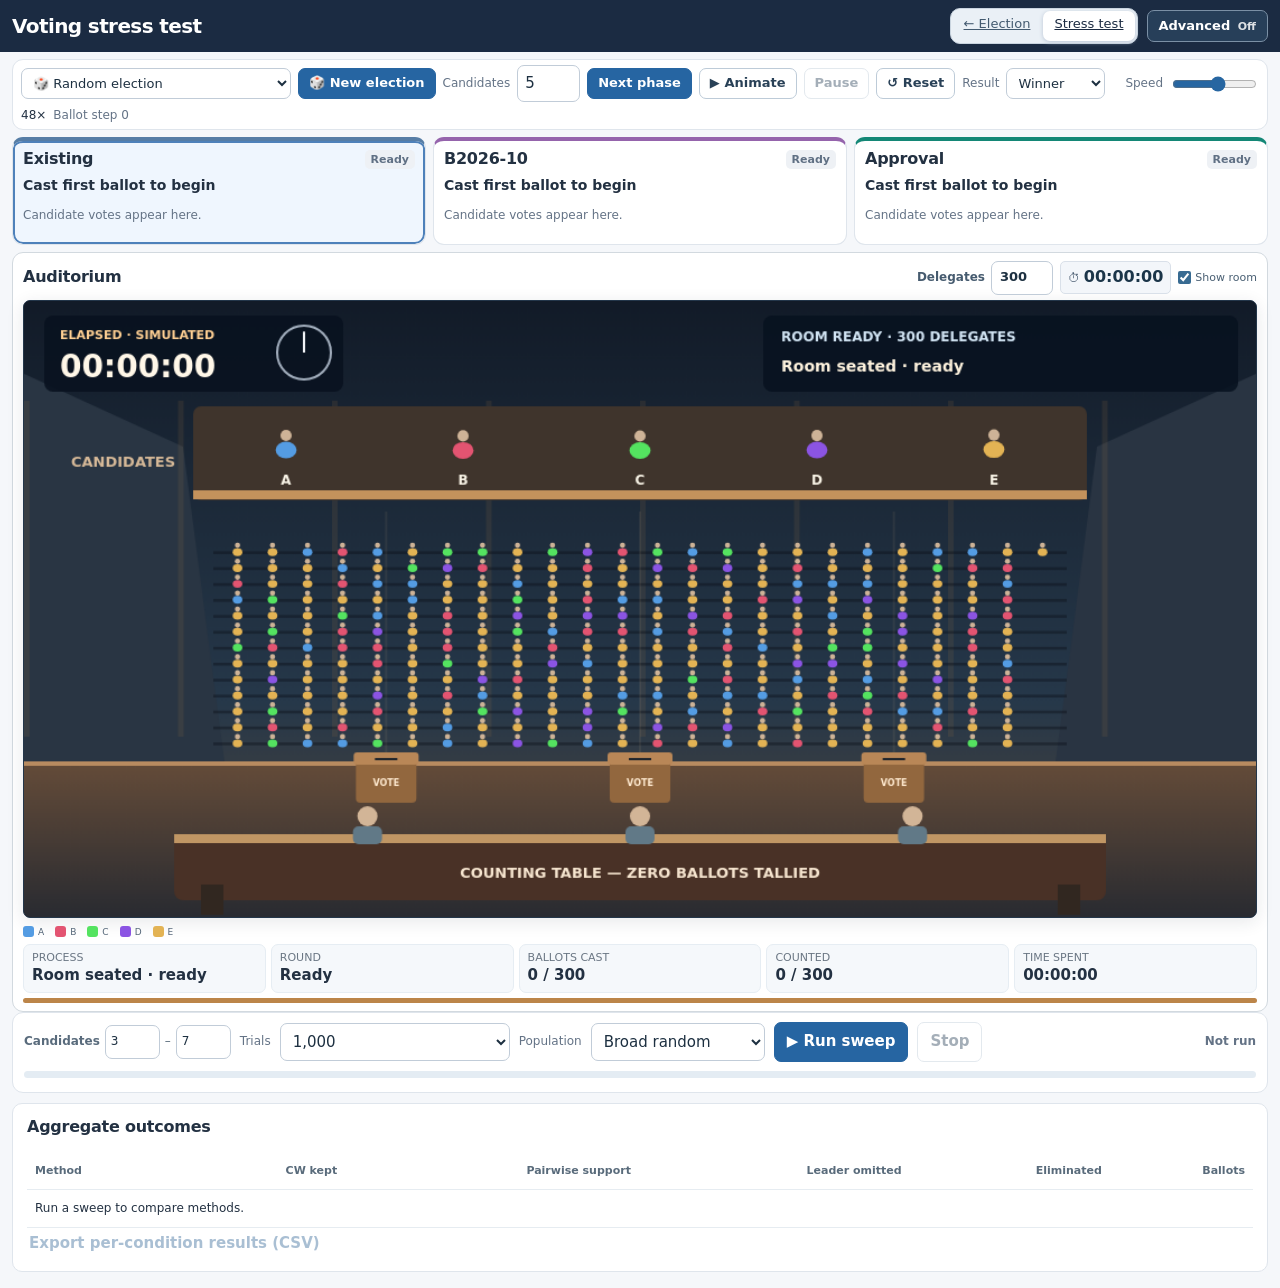
==== stress.html @ d1f9944e "Add independent stress-test page for separate browser tab" ====
<!doctype html><html lang="en"><head><meta charset="utf-8"><meta name="viewport" content="width=device-width,initial-scale=1"><title>Voting Stress Test · Convention Voting Lab</title>
<link rel="stylesheet" href="voting-app.css"></head>
<body class="stress-page"><div id="bootStatus" role="status">Loading simulator… If this stays visible, JavaScript was blocked or the companion file voting-app.js is missing.</div><noscript><p style="padding:16px;font:16px system-ui">JavaScript is required for this simulator.</p></noscript><header><div class="shell"><div class="mast"><h1>Voting stress test</h1><div class="tabs" role="tablist"><a id="tabLive" href="index.html" class="tab">← Election</a><a id="tabBatch" href="stress.html" class="tab active" aria-current="page">Stress test</a></div><button type="button" id="advancedToggle" class="advancedToggle" aria-pressed="false" aria-controls="singleView batchView" title="Show code, detailed findings, charts and research settings">Advanced <span id="advancedToggleMark">Off</span></button></div></div></header>
<div class="shell">
<main id="singleView" class="hide" data-mobile-pane="room">
 <section class="panel"><div class="control"><select id="preset" aria-label="Choose a random election or a reproducible example"></select><button type="button" id="newRandom" class="primary" title="Generate fresh preferences and approval support for every candidate">🎲 New election</button><label class="small muted" for="liveCandidates">Candidates</label><input type="number" id="liveCandidates" min="2" max="20" step="1" value="5" aria-label="Number of candidates in new random elections" style="width:63px;min-width:63px;padding:7px"><button id="step" class="primary">Step ballot</button><button id="play">▶ Play</button><button id="pause" disabled>Pause</button><button id="reset">↺ Reset</button><label class="small muted" for="outcomeTerm">Result</label><select id="outcomeTerm" class="outcomeTerm" aria-label="Result wording"><option value="winner" selected>Winner</option><option value="nominee">Nominee</option><option value="endorsed">Endorsed</option><option value="selected">Selected</option><option value="custom">Custom…</option></select><input id="customOutcomeTerm" class="hide" type="text" maxlength="60" aria-label="Custom winner designation" placeholder="e.g. President-elect" style="width:180px;max-width:100%"><span class="push"></span><label class="small muted" for="speed">Speed</label><input type="range" id="speed" min="1" max="10" value="4"><span class="small" id="speedValue">4×</span><span class="inline-status" id="stepLabel">Ready</span></div><p id="presetDesc" class="intro hide" aria-hidden="true"></p></section>
 <div class="methods"><section class="method before" id="cardBefore" role="button" tabindex="0" aria-label="Animate existing rules" aria-pressed="false"><div class="subhead"><h2>Existing</h2><span class="pill" id="statusBefore">Ready</span></div><div id="viewBefore"></div></section><section class="method after" id="cardAfter" role="button" tabindex="0" aria-label="Animate B2026-10" aria-pressed="false"><div class="subhead"><h2>B2026-10</h2><span class="pill" id="statusAfter">Ready</span></div><div id="viewAfter"></div></section><section class="method approval" id="cardApproval" role="button" tabindex="0" aria-label="Animate approval voting" aria-pressed="false"><div class="subhead"><h2>Approval</h2><span class="pill" id="statusApproval">Ready</span></div><div id="viewApproval"></div></section></div>
 <nav id="mobileViews" class="mobileViews" aria-label="Simulator display"><button type="button" data-pane="room" class="selected">Auditorium</button><button type="button" data-pane="results">Results</button><button type="button" data-pane="code">Code</button></nav>
 <section class="panel audPanel"><div class="audTop"><h2>Auditorium</h2><span class="push"></span><label class="audPopulation">Delegates <input id="audVoterCount" type="number" min="2" max="5000" step="1" value="300" aria-label="Number of delegates, 2 to 5000"></label><label class="small muted" for="audMethod">Animate</label><select id="audMethod"><option value="before">Existing</option><option value="after">B2026-10</option><option value="approval">Approval</option></select><span class="audTopClock">⏱ <strong id="audTopClock">00:00:00</strong></span><label class="audToggle"><input type="checkbox" id="audShowScene" checked> Show room</label><details class="audViewOptions"><summary>Colors</summary><label class="audToggle"><input id="audVoterColors" type="checkbox" checked> Voters</label><label class="audToggle"><input id="audBallotColors" type="checkbox" checked> Ballots</label></details></div>
 <div id="audVisual"><div class="audScene"><canvas id="audCanvas" role="img" aria-label="Auditorium with individually seated delegates, each walking to a ballot station and returning to the same seat; counting begins only after everyone votes. Digital and analog time counters reflect the simulated process."></canvas></div><div id="audCandidateLegend" class="audCandidateLegend"></div></div>
   <div id="audWinnerCard" class="audWinnerCard hide" role="status" aria-live="polite" aria-atomic="true"></div>
   <div id="audRoundResults" class="audRoundResults hide" aria-live="polite" aria-label="Completed ballot tallies"></div>
  <div class="audStats"><div class="audStat"><label>PROCESS</label><strong id="audPhase" class="audStage">Ready</strong></div><div class="audStat"><label>ROUND</label><strong id="audRound">Ready</strong></div><div class="audStat"><label>BALLOTS CAST</label><strong id="audCast">0 / 0</strong></div><div class="audStat"><label>COUNTED</label><strong id="audCount">0 / 0</strong></div><div class="audStat"><label>TIME SPENT</label><strong id="audElapsed">00:00:00</strong><span id="audClock" hidden></span><span id="audMethodName" hidden></span></div></div>
 <div class="audProgress"><span id="audPhaseProgress"></span></div><p class="audRule" id="audRule">No counting before everyone has voted.</p>
 <div class="timeRows" id="audComparison"></div><div class="audTimeDifference" id="audTimeDifference"></div>
 
 <details class="audFold"><summary>Timing assumptions (editable; not measured UCRP times)</summary>
 <div class="audTiming"><label>Ballot stations<input id="audStations" type="number" min="1" max="12" value="3"></label><label>Sec / ballot / station<input id="audSlot" type="number" min="1" max="120" value="6"></label><label>One-way walking (sec)<input id="audWalk" type="number" min="1" max="240" value="16"></label><label>Sealed transfer (sec)<input id="audTransfer" type="number" min="0" max="600" value="35"></label><label>Counters / tellers<input id="audTellers" type="number" min="1" max="20" value="3"></label><label>Ballots/min/teller<input id="audRate" type="number" min="1" max="200" value="30"></label><label>Count setup (sec)<input id="audSetup" type="number" min="0" max="240" value="18"></label><label>Announcement / exit (sec)<input id="audAnnounce" type="number" min="15" max="240" value="70"></label></div>

 </details>
 </section>
 <section id="codePanel" class="panel rulePanel" aria-label="Editable election decisions (shared counting and thresholds hidden)"><div class="ruleHead"><strong>Election decisions</strong><div class="ruleTabs" role="tablist" aria-label="Election method source"><button type="button" class="ruleTab active" data-rule="before">Existing</button><button type="button" class="ruleTab" data-rule="after">B2026-10</button><button type="button" class="ruleTab" data-rule="approval">Approval</button></div><span class="rulePhase" id="rulePhase">Ready</span><button type="button" id="editRule" class="ruleAction">Edit</button></div><div id="ruleCode" class="ruleCode" role="region" aria-label="Execution-highlighted election decision code"></div><div class="ruleEditor hide" id="ruleEditor"><textarea id="ruleText" spellcheck="false" aria-label="Editable JavaScript election method source"></textarea><div class="ruleActions"><button id="applyRule" class="primary" type="button">Apply code</button><button id="restoreRule" type="button">Restore default</button><button id="cancelRule" type="button">Cancel</button><span id="ruleError" role="alert"></span></div></div><div class="ruleFoot"><span id="ruleStatus">Reference implementation</span><span>Shared ballot handling &amp; nomination thresholds apply automatically. Edits affect this election only.</span></div></section>
 <section class="panel" id="findingsPanel"><div class="flagline"><h2 style="margin:0">Live findings <span id="findCount" class="small muted"></span></h2><span id="breadthNote" class="small muted"></span></div><div id="findings" aria-live="polite" style="margin-top:8px"><span class="small muted">Step to begin.</span></div>
  <details class="fold"><summary>Pairwise majorities &amp; Condorcet winner</summary><div id="pairs" style="margin-top:10px"></div></details>
  <details class="fold"><summary>Edit candidates, voters &amp; assumptions</summary><div class="fields"><div class="field"><label for="candidates">Candidates</label><textarea id="candidates" spellcheck="false"></textarea></div><div class="field"><label for="groups">Weighted delegate groups</label><textarea id="groups" spellcheck="false"></textarea></div></div><div class="compactsettings"><label>Existing cutoff <select id="currentMode"><option value="min">Smallest eligible group</option><option value="max">Largest eligible group</option></select></label><label>§ii vs §iii <select id="precedence"><option value="ii">New §ii first</option><option value="iii">Existing §iii first</option></select></label><label>Ties <select id="tieMode"><option value="stop">Stop (unresolved)</option><option value="input">Input order (illustrative)</option><option value="reverse">Reverse order (illustrative)</option></select></label><label>Approval <select id="approvalMode"><option value="endorse">Nonexclusive 60% qualifiers</option><option value="adapt">Hypothetical convention adapter</option></select></label><label>Fallback approvals <select id="approvalTopN"><option value="1">Top 1</option><option value="2" selected>Top 2</option><option value="3">Top 3</option><option value="4">Top 4</option></select></label><button id="applyCustom">Apply edits</button></div><div id="formError" role="alert"></div></details>
 </section>
</main>
<main id="batchView">
 <section class="panel"><div class="control"><span class="candidatePicker"><b>Candidates</b><input id="minCand" aria-label="Minimum candidates" type="number" value="3" min="2" max="12"> – <input id="maxCand" aria-label="Maximum candidates" type="number" value="7" min="2" max="12"></span><label class="small muted" for="trials">Trials</label><select id="trials"><option value="1000" selected>1,000</option><option value="10000">10,000</option><option value="100000">100,000</option><option value="1000000">1,000,000</option><option value="0">Continuous until stopped</option></select><label class="small muted" for="population">Population</label><select id="population" style="min-width:150px;max-width:230px;flex:0 1 auto"><option value="random">Broad random</option><option value="cases">Named conditions</option><option value="mixed">Both (mixed)</option></select><button id="runBatch" class="primary">▶ Run sweep</button><button id="stopBatch" disabled>Stop</button><span class="push"></span><span id="batchStatus" class="small muted">Not run</span></div><div class="progress"><i id="batchProgress"></i></div><p id="batchError" class="batchError hide" role="alert"></p></section>
 <details id="caseDetails" class="panel fold hide"><summary>Choose named conditions and their mix — <span id="conditionSummary">14 of 14 selected</span></summary>
 <div class="caseToolbar"><button type="button" id="chooseAll">Select all</button><button type="button" id="chooseNone">Select none</button><span class="dimNote">Set relative weights; 0 excludes a condition. Weights are normalized within the named-case share.</span></div>
 <div id="conditionList" class="caseChoices"></div>
 <div class="compactsettings" style="margin:10px 0"><label><input id="overlayNamed" type="checkbox" checked> Layer compatible pairwise cycles, round shifts, and approval changes onto named cases</label></div>
 <div class="compactsettings" style="margin:10px 0"><label>Vary delegate group sizes <input id="caseVariation" type="range" min="0" max="90" value="35"><span id="variationLabel">35%</span></label>
 <label id="caseShareLabel" class="hide">Share of named cases <input id="caseShare" type="range" min="0" max="100" value="50"><span id="shareLabel">50%</span></label></div>
 <p class="dimNote">For varying cases, the generator rejects any ballot that no longer satisfies the selected condition. Strict equalities (ties, exactly 60%, threshold equality, and blank approval) remain exact templates. Candidate counts are applied to named templates by retaining or appending candidates; appended candidates initially receive no first-choice votes. Unsatisfiable count/condition combinations are not sampled and will be disclosed. These are conditioned examples, not independent draws from the general voting population.</p>
 </details>
 <div class="kpis"><div class="kpi"><small>Simulated elections</small><strong id="kCount">0</strong><span>Same profiles for all methods</span></div><div class="kpi"><small>Condorcet winner exists</small><strong id="kCW">—</strong><span>Of generated electorates</span></div><div class="kpi"><small>Majority cycle detected</small><strong id="kCycle">—</strong><span>Pairwise majority graph</span></div><div class="kpi"><small>Non-static voting rules</small><strong id="kShift">—</strong><span>Round/context overrides generated</span></div><div class="kpi"><small>Approval leader omitted · existing</small><strong id="kBroad">—</strong><span>Exclusion from final nominees</span></div></div>
 <div class="batchGrid"><section class="chartbox"><div class="control"><h2 style="margin:0">Empirical frontiers</h2><span class="push"></span><label class="small muted" for="chartAxis">Horizontal axis</label><select id="chartAxis"><option value="omit">Approval leader excluded</option><option value="rounds">Average ballots</option></select><label class="small muted" for="chartMetric">Vertical</label><select id="chartMetric"><option value="cw">Condorcet winner retained</option><option value="favor">Mean head-to-head support</option></select></div><p class="sectioncopy">Dots: scenario families. Lines: empirical nondominated frontier per method. Condorcet retention excludes electorates without a Condorcet winner.</p><canvas id="frontier" role="img" aria-label="Empirical scenario frontiers: Condorcet retention versus broadest-approved exclusion or ballot rounds"></canvas><div class="legend"><span><i style="background:#567da5"></i>Existing</span><span><i style="background:#9564ac"></i>B2026-10</span><span><i style="background:#148776"></i>Approval adapter</span><span class="tiny">Hollow = dominated scenario dot</span></div><div id="chartTip" class="chartTip" aria-live="polite"></div></section>
 <section class="chartbox"><h2>Aggregate outcomes</h2><p class="sectioncopy">Condorcet retention uses only elections with a Condorcet winner.</p><div class="tableScroll"><table class="method-table"><thead><tr><th>Method</th><th>CW kept</th><th>Pairwise support</th><th>Leader omitted</th><th>Eliminated</th><th>Ballots</th></tr></thead><tbody id="batchTable"><tr><td colspan="6">Run a sweep to compare methods.</td></tr></tbody></table></div><p id="comparisonNote" class="infoBox">For the approval adapter, dropping the top approval scorer is structurally impossible except unresolved ties; its 0% is therefore a property of the definition, not an independent validation.</p><button id="exportCSV" class="button-link" disabled>Export per-condition results (CSV)</button></section></div>
 <section class="panel sensitivity"><div class="control"><h2 style="margin:0">How parameters change the results</h2><span class="push"></span><button id="scanEffects" class="primary">Analyze parameter effects</button><button id="stopEffects" disabled>Stop</button><span id="effectsStatus" class="small muted">Run a scan to compare parameter settings.</span></div>
 <p class="sectioncopy" style="margin-top:8px">One-factor-at-a-time experiments: vary one input while holding the other settings fixed. Every comparison runs all three methods on the same sampled elections. The estimated change is <b>model sensitivity</b>, not a forecast or proof of causation.</p>
 <div class="control"><label class="small muted" for="effectTrials">Trials per setting</label><select id="effectTrials"><option value="200">200 (fast)</option><option value="800" selected>800</option><option value="2000">2,000</option><option value="5000">5,000</option></select><label class="small muted" for="effectParam">Parameter</label><select id="effectParam"><option value="candidates">Candidate count</option><option value="blocs">Voter groups</option><option value="vol">Round switching</option><option value="cycle">Pairwise-cycle rate</option><option value="breadth">Approval breadth</option><option value="share">Named-case share</option><option value="variation">Case weight variation</option><option value="caseWeight">Relative condition weight</option></select><label class="small muted" for="effectMetric">Outcome</label><select id="effectMetric"><option value="cw">Condorcet retained</option><option value="omitted">Approval leader excluded</option><option value="removed">Approval leader eliminated</option><option value="favor">Head-to-head support</option><option value="rounds">Mean ballots</option><option value="cwExists">Condorcet exists</option><option value="cycles">Cycles occur</option></select><label class="small muted" for="effectCase" id="effectCaseLabel">Condition <select id="effectCase"></select></label></div>
 <div class="progress"><i id="effectsProgress"></i></div>
 <div class="effectsGrid"><div class="chartbox"><canvas id="effectsChart" aria-label="Sensitivity of voting outcomes to the selected parameter" role="img"></canvas><div class="legend"><span><i style="background:#567da5"></i>Existing</span><span><i style="background:#9564ac"></i>B2026-10</span><span><i style="background:#148776"></i>Approval adapter</span></div><p id="effectsNote" class="chart-note">Scan results will appear here.</p></div><div class="chartbox"><h3>Parameter effects · first to last setting</h3><div class="tableScroll"><table class="method-table effectsTable"><thead><tr><th>Method</th><th>First</th><th>Last</th><th>Difference</th></tr></thead><tbody id="effectsSummary"><tr><td colspan="4">No scan yet.</td></tr></tbody></table></div><p id="effectsCoverage" class="groupNote">Scans include actual candidate counts and condition eligibility.</p></div></div>
 <details class="fold"><summary>All parameters at a glance</summary><div class="tableScroll"><table class="method-table changes"><thead><tr><th>Varied input</th><th>Existing Δ</th><th>B2026-10 Δ</th><th>Approval Δ</th></tr></thead><tbody id="effectOverview"><tr><td colspan="4">Run the parameter effects scan.</td></tr></tbody></table></div></details>
 </section>
 <details class="panel fold" style="margin-top:13px"><summary>Candidate count and condition-level results</summary><div class="tableScroll"><table class="method-table breakdown"><thead><tr><th>Candidate count</th><th>Elections</th><th>Existing CW kept</th><th>Proposed CW kept</th><th>Approval CW kept</th><th>Existing approval leader omitted</th><th>Proposed approval leader omitted</th></tr></thead><tbody id="byCandidate"><tr><td colspan="7">Run a sweep.</td></tr></tbody></table></div><p id="compatibilityNote" class="groupNote">Condition availability for requested sizes is checked before the simulation.</p></details>
 <details class="panel fold" style="margin-top:13px"><summary>Coverage of randomized conditions</summary><p id="caseAudit" class="sectioncopy" style="margin:9px 0">Run a sweep to inspect which conditions were included.</p><div id="coveredCases" class="coverage"></div></details>
 <details class="panel fold" style="margin-top:13px"><summary>Random model settings and definitions</summary><div class="sweepSetting"><div><label for="seed">Random seed</label><input id="seed" type="number" value="20261106" step="1" min="1" max="4294967295"></div><div><label for="numBlocs">Voter groups per election</label><input id="numBlocs" type="number" value="18" min="6" max="80"></div><div><label for="volatility">Maximum round-switch probability</label><input id="volatility" type="range" min="0" max="80" value="45"><span id="volLabel" class="tiny">45%</span></div><div><label for="cycles">Maximum individual pair-cycle rate</label><input id="cycles" type="range" min="0" max="80" value="30"><span id="cycleLabel" class="tiny">30%</span></div><div><label for="breadth">Approval tolerance (breadth)</label><input id="breadth" type="range" min="20" max="250" value="100"><span id="breadthLabel" class="tiny">100%</span></div></div><div class="infoBox">Definitions: <b>Condorcet winner</b> defeats every other candidate head-to-head by a strict majority of expressed comparisons; one may not exist. <b>Pairwise support</b> is the mean of each retained nominee’s support share in head-to-head comparisons against every original rival, weighted by the voters in that election; it is calculated whether or not a Condorcet winner exists. <b>Approval leader</b> has the highest independently generated approval count, not necessarily the most first choices. <b>Omitted</b> means not among the method's final nominee(s); <b>eliminated</b> means removed during a ballot sequence. The approval comparator is explicitly <b>hypothetical</b>: exactly one ≥60% approval qualifier becomes the sole nominee; otherwise the two highest-approval candidates proceed to a primary. That rule is not in the cited party bylaws. Existing rule uses smallest qualifying removal; the proposed rule uses §ii-first for 3–4 candidates. Ties are resolved by random candidate order (same order across methods in each trial). Frontiers are empirical nondominated <b>scenario aggregates</b>, with conditioned cases shown separately, not mathematically optimal voting rules or guarantees. A voting model cannot infer actual delegate psychology.</div><button id="testButton" class="button-link">Check logic tests</button><span id="testsStatus"></span></details>
</main>
<footer><b>Sources:</b> <a href="https://ucrp.org/wp-content/uploads/2026/09/B2026-10-Bylaw-6.D.2.f.ii-Convention-Balloting-Multi-Candidate-Elimination.pdf" target="_blank" rel="noopener">B2026-10 proposal</a> · <a href="https://ucrp.org/wp-content/uploads/2026/03/UCRP-Governing-Documents-2026-01-17.pdf" target="_blank" rel="noopener">UCRP bylaws (Jan 17, 2026), §6.D.2.f and §11</a>. Approximate behavioral model; not official party software. Offline, no dependencies or network requests.</footer>
</div><script defer src="voting-app.js?v=20261107-stresstab3"></script></body></html>
---- voting-app.css ----
/* CSP-safe standalone deployment: no inline executable scripts. */
#bootStatus{display:block;margin:10px auto;padding:12px 15px;max-width:1050px;border:1px solid #c2d2dc;border-radius:9px;background:#eef5f8;color:#25374a;font:600 15px/1.4 system-ui,sans-serif}
#bootStatus[hidden]{display:none!important}
#bootStatus.bootError{border-color:#c64a4a;background:#fff1ef;color:#932d30}

:root{--ink:#233142;--muted:#647386;--line:#dfe5ec;--bg:#f5f7fa;--paper:#fff;--old:#567da5;--new:#9564ac;--app:#148776;--bad:#b93e48;--warn:#9b6b18;--good:#227758}
*{box-sizing:border-box}body{margin:0;background:var(--bg);font:14px/1.5 system-ui,-apple-system,Segoe UI,sans-serif;color:var(--ink)}.shell{max-width:1320px;margin:0 auto;padding:17px 20px 36px}header{background:#1b2b42;color:white}header .shell{padding-top:19px;padding-bottom:16px}.mast{display:flex;justify-content:space-between;align-items:center;gap:15px}.mast h1{font-size:24px;line-height:1.2;margin:0;font-weight:750;letter-spacing:-.03em}.mast p{font-size:12px;color:#b7c8db;margin:3px 0 0}.brand{font-weight:800;font-size:12px;letter-spacing:.06em;color:#95bfe8;white-space:nowrap}.tabs{display:inline-flex;gap:3px;padding:3px;border:1px solid #c9d4df;border-radius:10px;background:#eaf0f6;margin-bottom:14px}.tab{border:0;background:transparent;border-radius:7px;font-size:13px;padding:8px 18px;color:#435a70}.tab.active{background:white;box-shadow:0 1px 4px #bac5d4;color:#1b2b42}.panel,.method{background:var(--paper);border:1px solid var(--line);border-radius:11px}.panel{padding:15px 17px;margin-bottom:13px}.control{display:flex;align-items:center;gap:9px;flex-wrap:wrap}.control select{min-width:230px;max-width:450px;flex:1}.control .divider{height:23px;width:1px;background:#d5dde7;margin:0 5px}.push{flex:1}.muted{color:var(--muted)}.tiny{font-size:11px}.small{font-size:12px}.inline-status{font-size:12px;color:var(--muted)}.intro{margin:5px 0 0;font-size:12px;color:var(--muted);line-height:1.4}button,select,input,textarea{font:inherit}button{border:1px solid #bdcbd8;background:white;color:#294157;font-weight:700;padding:8px 12px;border-radius:7px;min-height:36px;cursor:pointer}button:hover:not(:disabled){background:#eaf1f8}button:disabled{opacity:.42;cursor:default}button.primary{background:#2665a2;color:#fff;border-color:#2665a2}button.primary:hover:not(:disabled){background:#1a4e84}button.danger{border-color:#d6b4b7;color:#a12e3a}.button-link{border:0;color:#356899;padding:5px 2px;background:transparent;min-height:25px}select,input:not([type=checkbox]),textarea{border:1px solid #c1ccd8;border-radius:7px;background:white;color:#1d3041;padding:8px}select{min-height:36px}input[type=number]{width:105px}input[type=range]{width:85px;accent-color:#2766a1;padding:0}button:focus-visible,select:focus-visible,textarea:focus-visible,input:focus-visible,summary:focus-visible{outline:3px solid #78afe4;outline-offset:2px}h2{font-size:17px;letter-spacing:-.015em;margin:0 0 9px}h3{font-size:14px;margin:0 0 6px}.methods{display:grid;grid-template-columns:repeat(3,minmax(0,1fr));gap:12px;margin-bottom:13px}.method{border-top:4px solid var(--old);padding:13px 14px;min-width:0}.method.after{border-top-color:var(--new)}.method.approval{border-top-color:var(--app)}.method h2{font-size:16px;margin:0}.subhead{display:flex;align-items:baseline;justify-content:space-between;gap:8px}.pill{color:#607084;background:#eef1f5;border-radius:5px;padding:3px 7px;font-size:11px;font-weight:700;white-space:nowrap}.pill.ok{background:#e9f5ef;color:#146044}.pill.err{background:#fff0f0;color:#aa3642}.outcome{font-weight:730;min-height:46px;margin:10px 0 2px;line-height:1.4;overflow-wrap:anywhere}.barrow{padding:6px 0 7px;border-bottom:1px solid #eff1f4}.barrow:last-child{border:0}.barlabel{display:flex;justify-content:space-between;align-items:baseline;gap:6px;font-size:12px}.barname{font-weight:700;overflow-wrap:anywhere}.barname.elim{text-decoration:line-through;color:#ad2a3d}.barval{font-variant-numeric:tabular-nums;white-space:nowrap;color:#4c5a6b}.track{height:7px;background:#eff3f7;border-radius:12px;margin-top:5px;overflow:hidden}.track>i{display:block;height:100%;background:var(--old);border-radius:12px}.after .track>i{background:var(--new)}.approval .track>i{background:var(--app)}.track>i.dropped{background:#d06c79}.decision{font-size:12px;color:#57677b;border-top:1px solid #e5ebf1;padding-top:9px;margin-top:9px;min-height:40px}.summaryline{display:flex;gap:9px;flex-wrap:wrap;font-size:12px;color:#5f6d7d;margin-top:9px}.flag{padding:9px 12px;border-left:4px solid #c3454c;background:#fff3f3;border-radius:5px;font-size:12px;margin:6px 0}.flag.warn{border-color:#c18d25;background:#fff8e8}.flag.info{border-color:#5384b6;background:#eff6fc}.flag b{display:block}.flagline{display:flex;align-items:center;justify-content:space-between;gap:12px}.cols2{display:grid;grid-template-columns:1fr 1fr;gap:12px}.fold{border-top:1px solid #edf0f4;margin-top:12px;padding-top:10px}.fold summary{cursor:pointer;color:#466580;font-size:12px;font-weight:740}textarea{width:100%;height:130px;resize:vertical;white-space:pre;font:12px/1.5 ui-monospace,Menlo,Consolas,monospace}#candidates{height:115px}.fields{display:grid;grid-template-columns:minmax(0,1fr) minmax(0,2fr);gap:11px;margin-top:12px}.field label{font-weight:750;font-size:12px;display:block;margin-bottom:5px}.compactsettings{display:flex;align-items:center;flex-wrap:wrap;gap:8px 13px}.compactsettings label{font-size:12px;color:#55687a}.compactsettings select{font-size:12px;min-height:33px}.warningtext{font-size:12px;color:#a0343c;margin-top:9px}.miniTable{border-collapse:collapse;width:100%;font-size:12px}.miniTable td,.miniTable th{border-bottom:1px solid #e6ebf1;text-align:center;padding:5px}.miniTable td:first-child,.miniTable th:first-child{text-align:left}.miniTable .pos{background:#ecf7f1;color:#1c704f}.miniTable .neg{background:#fff0f1;color:#ad3840}.miniTable .tie{background:#fff8e7;color:#805c1b}.tableScroll{overflow:auto}.sectioncopy{font-size:12px;color:var(--muted);margin:0 0 12px}.kpis{display:grid;grid-template-columns:repeat(5,minmax(0,1fr));gap:9px;margin:12px 0}.kpi{background:#fff;border:1px solid var(--line);border-radius:9px;padding:12px 13px}.kpi small{display:block;color:var(--muted);font-size:11px}.kpi strong{display:block;font-size:23px;line-height:1.35;font-variant-numeric:tabular-nums}.kpi span{display:block;font-size:11px;color:#637285;margin-top:3px}.batchGrid{display:grid;grid-template-columns:2fr 1fr;gap:12px}.chartbox{background:white;border:1px solid var(--line);border-radius:10px;padding:15px;min-width:0}#frontier{width:100%;height:335px;display:block}.legend{display:flex;gap:13px;flex-wrap:wrap;font-size:12px;color:#58697a;align-items:center}.legend i{display:inline-block;width:10px;height:10px;border-radius:50%;margin-right:5px}.chart-note{margin:5px 0 0;font-size:11px;color:#677686}.method-table{width:100%;border-collapse:collapse;font-size:12px;margin-top:6px}.method-table td,.method-table th{padding:10px 8px;text-align:right;border-bottom:1px solid #e6ecf1;font-variant-numeric:tabular-nums}.method-table td:first-child,.method-table th:first-child{text-align:left}.method-table th{color:#596b7b;font-weight:700;font-size:11px}.method-table tbody tr:hover{background:#f6faff}.progress{height:7px;background:#e4ecf3;border-radius:12px;overflow:hidden;margin:9px 0 5px}.progress i{display:block;background:#267ba8;height:100%;width:0%;transition:width .15s}.sweepSetting{display:grid;grid-template-columns:repeat(3,1fr);gap:10px;margin-top:9px}.sweepSetting label{display:block;font-weight:700;font-size:11px;color:#596d80;margin-bottom:4px}.sweepSetting input,.sweepSetting select{width:100%}.infoBox{border-left:3px solid #8da5bc;padding:0 0 0 11px;color:#586d7e;font-size:12px;margin-top:12px}.chartTip{color:#365675;font-size:12px;min-height:19px;margin-top:8px}.error{padding:10px;background:#fff0f0;border:1px solid #edc3c7;color:#a12e3e;border-radius:7px;font-size:12px;margin:9px 0}.hide{display:none!important}footer{margin-top:20px;font-size:11px;color:#68798a}footer a{color:#386ba1}#batchStatus{font-variant-numeric:tabular-nums}#testsStatus{font-size:11px;color:#507862}code{background:#f2f5f8;padding:1px 3px;border-radius:4px}#exportCSV{margin-left:auto}
.caseWeights{font-variant-numeric:tabular-nums}.caseChoices{display:grid;grid-template-columns:repeat(2,minmax(0,1fr));gap:5px 16px;margin:11px 0}.caseChoices label{display:flex;gap:7px;align-items:center;min-width:0;font-size:12px;cursor:pointer}.caseChoices label span{flex:1}.caseChoices label .caseWeight{width:67px;padding:4px 5px;font-size:12px;min-height:29px}.caseChoices label input[type=checkbox]{margin:0}.caseChoices input{accent-color:#2665a2;flex:0 0 auto}.caseChoices small{font-size:10px;color:#967340}.coverage{display:flex;gap:5px;flex-wrap:wrap;margin-top:8px}.coverageItem{font-size:11px;border:1px solid #e1e6ee;background:#f7f9fc;border-radius:5px;padding:2px 7px}.caseToolbar{display:flex;gap:9px;align-items:center;margin-top:6px}.caseToolbar button{font-size:11px;padding:4px 6px;min-height:27px}.dimNote{color:#6c7988;font-size:11px;margin:4px 0}
#minCand,#maxCand{width:55px;padding:6px 5px;min-height:34px} .candidatePicker{display:flex;align-items:center;gap:5px;font-size:12px;color:#596b7c}.candidatePicker b{font-weight:650}.sensSettings{display:flex;gap:10px;flex-wrap:wrap;align-items:center}.sensSettings label{font-size:12px;font-weight:650}.sensSettings select{min-width:130px;max-width:220px}.effectsTable td,.effectsTable th{text-align:right}.effectsTable td:first-child,.effectsTable th:first-child{text-align:left}.sensitivity{margin-top:13px}.sensitivity canvas{width:100%;height:270px;display:block}.breakdown td,.breakdown th{padding:6px 9px;font-size:11px;text-align:right}.breakdown td:first-child,.breakdown th:first-child{text-align:left}.groupNote{font-size:11px;color:#68798a}.effectsGrid{display:grid;grid-template-columns:minmax(0,2fr) minmax(0,1fr);gap:12px}.sweepLabel{font-size:12px;margin-left:6px;color:#65778a}.changes{padding:8px 0 0}.changes td:nth-child(n+2){white-space:nowrap}@media(max-width:980px){.effectsGrid{grid-template-columns:1fr}.methods{grid-template-columns:repeat(3,minmax(0,1fr))}.batchGrid{grid-template-columns:1fr}.kpis{grid-template-columns:repeat(3,1fr)}}
@media(max-width:700px){.shell{padding:12px}.mast h1{font-size:21px}.brand{display:none}.methods{grid-template-columns:1fr}.kpis{grid-template-columns:repeat(2,1fr)}.control select{min-width:150px}.cols2,.fields{grid-template-columns:1fr}.sweepSetting{grid-template-columns:1fr 1fr}.caseChoices{grid-template-columns:1fr}#frontier{height:280px}.mast{align-items:flex-start}}
@media(prefers-reduced-motion:reduce){*{scroll-behavior:auto!important;transition:none!important}}

/* Animated convention auditorium: the room is the single-election focal point. */
.audPanel{padding:12px 13px 10px;border-color:#d2d9df;background:#fff}
.audTop{display:flex;align-items:center;gap:8px;flex-wrap:wrap;margin-bottom:9px}
.audTop h2{font-size:16px;margin:0}.audPopulation{display:inline-flex;gap:6px;align-items:center;font-size:12px;color:#465b6f;font-weight:700;white-space:nowrap}.audPopulation input{width:88px;min-height:34px;padding:6px 8px;font-variant-numeric:tabular-nums}.audTop select{min-width:145px;max-width:190px;min-height:32px;font-size:12px;padding:4px 8px}
.audTopClock{border:1px solid #d9e0e9;border-radius:5px;background:#f3f6fa;padding:6px 9px;font-size:12px;white-space:nowrap;font-variant-numeric:tabular-nums;color:#4c5f73}
.audTopClock strong{color:#1b3549;font-size:14px}
.audToggle{display:inline-flex;align-items:center;gap:4px;font-size:11px;color:#495f73;cursor:pointer;white-space:nowrap}
.audToggle input{margin:0;accent-color:#386b92}
.audViewOptions{position:relative;font-size:11px;color:#4b6378}
.audViewOptions summary{cursor:pointer;font-weight:650}.audViewOptions[open]{background:#f2f6fa;border-radius:5px;padding:3px 6px}.audViewOptions .audToggle{margin:5px 8px 3px 0}
.audCandidateLegend{display:flex;flex-wrap:wrap;gap:5px 11px;margin-top:8px;font-size:11px;color:#526476}.candidateKey{display:inline-flex;align-items:center;gap:4px}.candidateKey i{display:inline-block;width:11px;height:11px;border-radius:3px}.audCandidateLegend small{color:#6a7788}
#audVisual[hidden],#audCandidateLegend[hidden]{display:none!important}
.audScene{background:#111c2a;border:1px solid #23364a;border-radius:7px;overflow:hidden;line-height:0;box-shadow:0 4px 17px #1a26351b}
.audScene canvas{display:block;width:100%;aspect-ratio:1100/550;height:auto}
.audStats{display:grid;grid-template-columns:1.3fr repeat(4,minmax(0,1fr));gap:8px;margin-top:11px}
.audStat{background:#f5f8fb;border:1px solid #e6edf3;border-radius:7px;padding:6px 9px;min-width:0}.audStat label{display:block;font-size:10px;letter-spacing:.015em;color:#6b7784}.audStat strong{font-size:14px;font-variant-numeric:tabular-nums;white-space:nowrap}.audStage{font-size:13px}
.audProgress{height:8px;margin-top:9px;background:linear-gradient(90deg,#dfe8f1,#e6e9f1);border-radius:10px;overflow:hidden}.audProgress span{display:block;width:0%;height:100%;background:#bc8549}
.audRule{font-size:11px;color:#667481;margin:8px 0 5px}.timeRows{display:grid;grid-template-columns:repeat(3,minmax(0,1fr));gap:9px;margin-top:9px}.timeTitle{display:flex;gap:10px;justify-content:space-between;align-items:baseline;font-size:11px;color:#5a6978}.timeTitle strong{color:#263b4c}.timeTrack{height:10px;background:#eef1f5;margin-top:4px;border-radius:4px;overflow:hidden;display:flex}.timeTrack span{height:100%}
.audLegend{display:flex;flex-wrap:wrap;gap:11px;margin:8px 0 0;font-size:11px;color:#697887}.audLegend i{display:inline-block;width:9px;height:9px;border-radius:2px;margin-right:3px}
.audFold{margin-top:9px;border-top:1px solid #ebeff3;padding-top:7px}.audFold summary{font-size:12px;color:#53728b;font-weight:700;cursor:pointer}
.audTiming{display:grid;grid-template-columns:repeat(5,minmax(0,1fr));gap:8px;margin:12px 0}.audTiming label{font-size:11px;color:#516070}.audTiming input{width:100%!important;font-size:12px;min-width:0;margin-top:4px}
.audAlert{color:#976623;font-size:11px;margin-top:6px}.audTimeDifference{font-size:12px;color:#455b70;margin-top:7px}
@media(max-width:800px){.audStats{grid-template-columns:repeat(3,minmax(0,1fr))}.audStat:first-child{grid-column:span 3}.timeRows{grid-template-columns:1fr}.audTiming{grid-template-columns:repeat(2,minmax(0,1fr))}.audScene{overflow-x:auto}.audScene canvas{min-width:670px;width:100%}.audTop select{min-width:120px}}

/* Compact, responsive live simulator */
.shell{max-width:1250px;padding:9px 12px 16px}header .shell{padding-top:9px;padding-bottom:9px}.mast h1{font-size:19px}.tabs{margin-bottom:8px}.tab{min-height:30px;padding:5px 12px}.panel{padding:9px 11px;margin-bottom:9px}.audPanel{padding:9px 10px}.audTop{gap:7px;margin-bottom:5px}.audTop h2{font-size:14px}.audTopClock{padding:4px 7px}.audStats{margin-top:6px;gap:5px}.audStat{padding:4px 7px}.audStat label{font-size:9px}.audStat strong{font-size:12px}.audProgress{height:5px;margin-top:5px}.audRule{margin:4px 0;font-size:10px}.timeRows{gap:4px;margin-top:5px}.timeTrack{height:6px;margin-top:2px}.methods{gap:7px;margin-bottom:8px}.method{padding:8px 10px;border-top-width:3px}.method h2{font-size:14px}.outcome{font-size:12px;min-height:0;margin:5px 0 2px}.pill{padding:2px 5px;font-size:10px}.methodVotes{border-top:1px solid #edf0f3;margin-top:4px}.methodVotes summary{padding:4px 0;cursor:pointer;font-size:11px;color:#526a80}.decision{min-height:0;font-size:11px;margin-top:5px;padding-top:5px}.summaryline{font-size:11px;margin-top:4px}.flag{padding:6px 9px;margin:4px 0}.barrow{padding:4px 0}.track{height:5px;margin-top:3px}#breadthNote{font-size:11px}
.rulePanel{padding:0;overflow:hidden}.ruleHead{display:flex;align-items:center;gap:9px;flex-wrap:wrap;padding:7px 10px;border-bottom:1px solid #e7edf3}.ruleHead>strong{font-size:12px;white-space:nowrap}.ruleTabs{display:inline-flex;gap:2px;padding:2px;background:#edf2f7;border-radius:6px}.ruleTab{font-size:11px;padding:4px 9px;min-height:26px;border:0;background:none;border-radius:5px;white-space:nowrap}.ruleTab.active{background:#fff;box-shadow:0 1px 3px #d2d8df;color:#224f7a}.rulePhase{font-size:11px;color:#6b7886;white-space:nowrap}.ruleAction{margin-left:auto;min-height:27px;padding:3px 9px;font-size:11px}.ruleCode{max-height:176px;overflow:auto;background:#111d2b;color:#c9d8e7;font:11px/1.5 ui-monospace,SFMono-Regular,Consolas,monospace;scrollbar-width:thin}.ruleCode .codeLine{display:flex;white-space:pre;min-height:17px}.ruleCode .lineNo{display:inline-block;flex:none;width:33px;text-align:right;padding-right:9px;color:#6c8097;user-select:none;border-right:1px solid #2c3e53}.ruleCode .lineText{padding-left:9px}.ruleCode .codeLine.active{background:#1a5668;box-shadow:inset 3px 0 #65d9dd;color:#fff}.ruleCode .codeLine.used{background:#243547}.ruleCode .codeLine:hover{background:#283e53}.ruleCode .comment{color:#89a3b0}.ruleCode .kw{color:#e0c380}.ruleEditor{padding:8px 10px}.ruleEditor textarea{height:240px;max-height:40vh;width:100%;font:12px/1.45 ui-monospace,Consolas,monospace;tab-size:2}.ruleCode.hide{display:none}.ruleActions{display:flex;flex-wrap:wrap;gap:7px;align-items:center;margin-top:7px}.ruleActions button{font-size:11px;padding:4px 9px;min-height:29px}#ruleError{font-size:11px;color:#a23842}.ruleFoot{display:flex;align-items:center;justify-content:space-between;gap:8px;padding:5px 10px;color:#718090;font-size:10px;border-top:1px solid #edf1f4}.ruleFoot span:last-child{max-width:72%;text-align:right}.audScene{overflow:hidden}.audScene canvas{min-width:0;width:100%;height:auto}
@media(max-width:800px){.audScene{overflow:hidden}.audScene canvas{min-width:0;width:100%}.audTop select{min-width:100px}.audStats{grid-template-columns:repeat(5,minmax(0,1fr))}.audStat:first-child{grid-column:auto}.audStat label{font-size:8px}.audStat strong{font-size:11px}.timeRows{grid-template-columns:repeat(3,minmax(0,1fr))}}
@media(max-width:700px){.shell{padding:6px 7px 12px}header .shell{padding-top:7px;padding-bottom:7px}.mast h1{font-size:17px}.methods{grid-template-columns:1fr;gap:4px}.method{padding:6px 9px}.method .subhead{display:inline-flex;min-width:125px}.method .outcome{display:inline;font-size:11px;margin-left:5px}.ruleHead{gap:5px;padding:6px}.ruleTab{padding:3px 6px;font-size:10px}.rulePhase{order:2;width:100%}.ruleCode{max-height:145px;font-size:10px}.ruleFoot span:last-child{font-size:9px}.audTop{gap:5px}.audTop h2{font-size:13px}.audTop select{min-width:92px;max-width:115px}.audPopulation input{width:62px;padding:4px}.audTopClock strong{font-size:12px}.audStat{padding:3px}.audStat strong{font-size:10px}.audStat label{font-size:7px;letter-spacing:-.01em}.timeTitle{font-size:9px;gap:2px}.audRule{font-size:9px}.control{gap:5px}.control select{min-width:135px;max-width:100%}.control input[type=range]{width:65px}.control button{padding:5px 7px;min-height:32px;font-size:12px}#preset{flex:1 1 150px}}

/* A desktop single-screen workspace and mobile pane selector */
.mobileViews{display:none}
@media(min-width:701px){#singleView{display:grid;grid-template-columns:minmax(0,1.55fr) minmax(0,1fr);grid-template-rows:auto auto auto 1fr;column-gap:9px;row-gap:8px;align-items:start}#singleView>.panel:first-child{grid-column:1/-1;grid-row:1;margin:0}#singleView>.audPanel{grid-column:1;grid-row:2 / 5;margin:0}#singleView>.methods{grid-column:2;grid-row:2;display:grid;grid-template-columns:1fr;gap:4px;margin:0}#singleView>.methods>.method{border-top-width:2px;padding:5px 8px}#singleView>.methods .subhead{display:inline-flex;min-width:130px}#singleView>.methods .outcome{display:inline;font-size:11px}#singleView>#codePanel{grid-column:2;grid-row:3;margin:0}#singleView>#findingsPanel{grid-column:2;grid-row:4;margin:0}#singleView>.audPanel .audTop h2{font-size:13px}#singleView>.audPanel .audStats{grid-template-columns:repeat(5,minmax(0,1fr))}#singleView>.audPanel .audStat{padding:4px}#singleView>.audPanel .audStat strong{font-size:10px}#singleView>.audPanel .audStat label{font-size:8px}#singleView>.audPanel .timeTitle{font-size:9px;gap:2px}#singleView>.audPanel .audTop select{min-width:104px;max-width:120px}#singleView>.audPanel .audTop{gap:4px}#singleView>.audPanel .audPopulation input{width:62px}#singleView>.audPanel .audCandidateLegend{font-size:9px}}
@media(max-width:700px){.mobileViews{display:flex;gap:3px;background:#eaf0f6;border:1px solid #d8e2ed;border-radius:8px;padding:3px;margin-bottom:6px}.mobileViews button{flex:1;border:0;border-radius:5px;min-height:30px;font-size:12px;background:none;padding:4px}.mobileViews button.selected{background:#fff;box-shadow:0 1px 3px #b9c8d5;color:#14537a}#singleView[data-mobile-pane=room]>.methods,#singleView[data-mobile-pane=room]>#codePanel,#singleView[data-mobile-pane=room]>#findingsPanel{display:none}#singleView[data-mobile-pane=results]>.audPanel,#singleView[data-mobile-pane=results]>#codePanel{display:none}#singleView[data-mobile-pane=code]>.audPanel,#singleView[data-mobile-pane=code]>.methods,#singleView[data-mobile-pane=code]>#findingsPanel{display:none}#singleView[data-mobile-pane=code] .ruleCode{max-height:min(62vh,540px);font-size:11px}#singleView[data-mobile-pane=code] .ruleEditor textarea{height:55vh;max-height:55vh}#singleView[data-mobile-pane=code] .rulePhase{order:0;width:auto}}

.audRoundResults{margin:7px 0;padding:8px 9px;background:#f8fafc;border:1px solid #d8e1eb;border-radius:8px}
.roundResultTop{display:flex;gap:8px;align-items:center;justify-content:space-between;font-size:12px;margin-bottom:6px}
.roundResultTop b{font-size:12px}.roundResultTop span{font-size:10px;color:#647488}
.roundResultCards{display:grid;grid-template-columns:repeat(auto-fit,minmax(93px,1fr));gap:5px}
.roundCandidate{min-width:0;padding:5px 7px;background:#fff;border:1px solid #dce4eb;border-left:4px solid var(--candidate,#a4b7c9);border-radius:5px;display:flex;flex-direction:column;gap:1px}
.roundCandidate .roundName{font-size:11px;white-space:nowrap;overflow:hidden;text-overflow:ellipsis;font-weight:800}
.roundCandidate strong{font-size:15px;font-variant-numeric:tabular-nums;line-height:1.2}
.roundCandidate small{font-size:10px;color:#6f7f90}
.roundCandidate.eliminated{background:#fff1f2;border-color:#f0bfc3;border-left-color:#c64554}
.roundCandidate.eliminated .roundName{text-decoration:line-through;color:#9e2a39}
.roundCandidate .roundDisposition{font-size:10px;font-weight:750;color:#aa2637}
.roundCandidate .roundDisposition.safe{color:#22775d}
.roundDecision{margin-top:5px;font-size:11px;font-weight:720;color:#375469}
.roundDecision.red{color:#a82a3c}
@media(max-width:700px){.audRoundResults{padding:6px;margin:5px 0}.roundResultCards{grid-template-columns:repeat(auto-fit,minmax(74px,1fr));gap:4px}.roundCandidate{padding:4px 5px}.roundCandidate strong{font-size:13px}}

/* One vertical workspace: compact top controls, method comparison, auditorium, code, findings. */
body{font-size:15px;line-height:1.42}
header .shell{max-width:1320px;padding:6px 12px}
.mast{display:flex;align-items:center;justify-content:space-between;gap:10px}
.mast h1{font-size:20px;line-height:1.15;white-space:nowrap}
.tabs{display:flex;margin:0;padding:2px;gap:2px;white-space:nowrap}
.tab{font-size:13px;min-height:30px;padding:4px 11px}
.shell{max-width:1320px;padding:7px 12px 16px}
#singleView{display:flex!important;flex-direction:column;gap:7px;min-width:0;align-items:stretch}
#singleView>.panel,#singleView>.methods{width:100%;margin:0!important;grid-column:auto!important;grid-row:auto!important;min-width:0}
#singleView>.panel:first-child{padding:5px 8px}
#singleView>.panel:first-child .control{gap:5px 7px;align-items:center}
#singleView>.panel:first-child .control button{padding:4px 10px;min-height:31px;font-size:13px}
#singleView>.panel:first-child .control select{min-width:125px;max-width:none;flex:1 1 240px;padding:5px 7px;min-height:31px;font-size:13px}
#singleView>.panel:first-child .control .push{flex:0 1 6px}
#singleView>.panel:first-child .inline-status{font-size:12px}
#singleView>.methods{display:grid!important;grid-template-columns:repeat(3,minmax(0,1fr))!important;gap:7px}
#singleView>.methods>.method{padding:8px 10px;border-top-width:4px;min-width:0;min-height:86px;cursor:pointer;transition:background .16s,box-shadow .16s}
.method.selectedMethod{box-shadow:inset 0 0 0 2px #4e81ba;background:#eff6fe}
.method:focus-visible{outline:3px solid #6499cf;outline-offset:2px}
#singleView>.methods .subhead{display:flex;min-width:0;align-items:center;justify-content:space-between}
#singleView>.methods h2{font-size:16px;line-height:1.25}
#singleView>.methods .outcome{display:block;font-size:14px;line-height:1.3;margin:7px 0 2px;font-weight:760;overflow-wrap:anywhere}
#singleView>.methods .pill{font-size:11px;padding:2px 6px}
#singleView>.methods .methodVotes summary{font-size:12px}
#singleView>.methods .summaryline{font-size:12px}
#singleView>.audPanel{padding:8px 10px}
#singleView>.audPanel .audTop h2{font-size:16px}
#singleView>.audPanel .audTop select,#singleView>.audPanel .audPopulation input{font-size:13px}
#singleView>.audPanel .audTopClock strong{font-size:16px}
#singleView>.audPanel .audTop{gap:7px}
/* Pick the animation method by selecting any of the three cards above. */
#singleView>.audPanel label[for="audMethod"],#audMethod{display:none!important}
#singleView>.audPanel .audStat{padding:6px 8px}
#singleView>.audPanel .audStat label{font-size:11px;line-height:1.25;letter-spacing:0}
#singleView>.audPanel .audStat strong{font-size:15px;line-height:1.3}
#singleView>.audPanel .timeTitle{font-size:12px}
#singleView>.audPanel .audRule{font-size:12px}
#singleView>.audPanel .timeRows{gap:6px}
#singleView>#codePanel .ruleHead>strong{font-size:14px}
#singleView>#codePanel .ruleTab{font-size:13px;min-height:30px}
#singleView>#codePanel .rulePhase{font-size:12px}
#singleView>#codePanel .ruleCode{max-height:210px;font-size:13px;line-height:1.56}
#singleView>#codePanel .codeLine{min-height:21px}
#singleView>#codePanel .ruleEditor textarea{font-size:13px}
#singleView>#codePanel .ruleFoot{font-size:11px}
#singleView>#findingsPanel{padding:8px 10px}
#singleView>#findingsPanel h2{font-size:16px}
#singleView>#findingsPanel .flag{font-size:13px}
.mobileViews{display:none!important}
/* Full-size final announcement. The card works with the auditorium hidden. */
.audWinnerCard{position:relative;z-index:2;max-width:680px;margin:-30px auto 10px;padding:14px 22px;text-align:center;border:2px solid #c7b078;border-radius:12px;box-shadow:0 5px 18px #28313d23;background:linear-gradient(180deg,#fffcf4,#f8efd7);color:#243c48}
.audWinnerCard.roomOff{margin:8px auto 10px}
.audWinnerCard .winEyebrow{font-size:12px;font-weight:850;letter-spacing:.09em;color:#7a612f;text-transform:uppercase}
.audWinnerCard .winTitle{font-size:clamp(23px,3vw,38px);line-height:1.15;font-weight:850;margin:5px 0;overflow-wrap:anywhere}
.audWinnerCard .winDetail{font-size:14px;color:#516070}
.audWinnerCard .winSwatch{display:inline-block;width:13px;height:13px;margin-right:6px;border-radius:50%;vertical-align:middle;box-shadow:0 0 0 1px #0002}
.audWinnerCard.undecided{background:#f8fafc;border-color:#bdccd9}
.audWinnerCard.undecided .winEyebrow{color:#5e7084}
#singleView>.audPanel .roundCandidate .roundName{font-size:13px}
#singleView>.audPanel .roundCandidate strong{font-size:18px}
#singleView>.audPanel .roundCandidate small{font-size:12px}
#singleView>.audPanel .roundCandidate .roundDisposition{font-size:11px}
#singleView>.audPanel .roundDecision{font-size:13px}
#singleView>.audPanel .roundResultTop{font-size:13px}
#singleView>.audPanel .roundResultTop b{font-size:13px}
@media(max-width:700px){
 header .shell{padding:5px 7px}.shell{padding:5px 7px 12px}
 .mast h1{font-size:16px;letter-spacing:-.035em}
 .tab{font-size:12px;min-height:29px;padding:3px 8px}
 #singleView>.panel:first-child .control{gap:5px}
 #singleView>.panel:first-child .control select{flex:1 1 100%;max-width:none;font-size:14px}
 #singleView>.panel:first-child .control button{padding:4px 8px;font-size:13px}
 #singleView>.panel:first-child .control .push{display:none}
 #singleView>.methods{gap:5px}
 #singleView>.methods>.method{min-width:0;padding:6px 6px;min-height:100px}
 #singleView>.methods h2{font-size:14px;letter-spacing:-.03em}
 #singleView>.methods .subhead{display:block;min-width:0}
 #singleView>.methods .pill{display:inline-block;margin-top:2px;font-size:11px}
 #singleView>.methods .outcome{display:block;margin:5px 0 3px;font-size:13px;line-height:1.3;min-height:34px}
 #singleView>.methods .methodVotes summary{font-size:11px}
 #singleView>.methods .summaryline{font-size:11px}
 #singleView>.audPanel .audTop h2{font-size:15px}
 #singleView>.audPanel .audStat{padding:5px 7px}
 #singleView>.audPanel .audStats{display:grid;grid-template-columns:repeat(3,minmax(0,1fr));gap:5px}
 #singleView>.audPanel .audStat:nth-child(1){grid-column:span 2}
 #singleView>.audPanel .audStat label{font-size:10px}
 #singleView>.audPanel .audStat strong{font-size:14px}
 #singleView>.audPanel .timeRows{grid-template-columns:repeat(3,minmax(0,1fr))}
 #singleView>.audPanel .timeTitle{font-size:11px}
 #singleView>.audPanel .audRule{font-size:11px}
 #singleView>#codePanel .ruleCode{max-height:205px;font-size:12px}
 #singleView>#codePanel .ruleTab{font-size:12px;padding:4px 7px}
 #singleView>.audPanel .roundCandidate .roundName{font-size:12px}
 #singleView>.audPanel .roundCandidate strong{font-size:17px}
 .audWinnerCard{padding:12px;margin:-13px auto 7px}
 .audWinnerCard .winTitle{font-size:clamp(23px,6vw,31px)}
}
@media(max-width:360px){.mast h1{font-size:14px}.tab{padding:3px 6px;font-size:11px}#singleView>.methods h2{font-size:13px}#singleView>.methods .outcome{font-size:12px}}

/* Keep the complete vertical workflow visible on phones; no pane switching. */
@media(max-width:700px){
 #singleView[data-mobile-pane] > #codePanel,
 #singleView[data-mobile-pane] > #findingsPanel{display:block!important}
 #singleView[data-mobile-pane] > .audPanel{display:block!important}
}

/* Final result appears over the auditorium itself, not below the visible viewport. */
#singleView>.audPanel{position:relative}
.audWinnerCard{position:absolute;top:clamp(125px,23vw,250px);left:50%;transform:translateX(-50%);width:min(88%,650px);max-width:calc(100% - 24px);margin:0!important;box-shadow:0 12px 38px #101c2d61;animation:winnerAppear .28s ease-out both}
.audWinnerCard.roomOff{position:relative;top:auto;left:auto;transform:none;width:min(100%,680px);margin:8px auto 10px!important;animation:none}
@keyframes winnerAppear{from{opacity:0;transform:translate(-50%,8px) scale(.98)}to{opacity:1;transform:translate(-50%,0) scale(1)}}
@media(prefers-reduced-motion:reduce){.audWinnerCard{animation:none}}
@media(max-width:700px){.audWinnerCard{top:clamp(82px,24vw,140px);width:90%}}
#outcomeTerm{min-width:96px!important;max-width:125px!important;flex:0 0 auto!important}
#customOutcomeTerm{min-width:120px;flex:0 1 180px}
@media(max-width:700px){#outcomeTerm{min-width:90px!important;max-width:115px!important}#customOutcomeTerm{flex:1 1 145px}}

/* Basic-first experience: advanced tools are accessible from the top switch. */
.advancedToggle{background:#273f59;color:#fff;border:1px solid #7b90a5;padding:5px 11px;min-height:32px;white-space:nowrap;font-size:13px}
.advancedToggle:hover:not(:disabled){background:#385b7b}
.advancedToggle[aria-pressed="true"]{background:#d7eaf6;color:#1b3f60;border-color:#92bed5}
.advancedToggle span{font-size:11px;font-weight:600;opacity:.85;margin-left:3px}
.mast{gap:9px}
.mast .tabs{margin:0 0 0 auto}
header .shell{padding-top:8px;padding-bottom:8px}
body:not(.advanced-mode) #codePanel,
body:not(.advanced-mode) #findingsPanel,
body:not(.advanced-mode) #mobileViews,
body:not(.advanced-mode) #singleView .audFold,
body:not(.advanced-mode) #singleView #audComparison,
body:not(.advanced-mode) #singleView #audTimeDifference,
body:not(.advanced-mode) #singleView .audViewOptions,
body:not(.advanced-mode) #singleView .audRule,
body:not(.advanced-mode) #singleView .methodVotes,
body:not(.advanced-mode) #singleView .summaryline,
body:not(.advanced-mode) #singleView .decision,
body:not(.advanced-mode) #batchView .kpis,
body:not(.advanced-mode) #batchView .batchGrid > .chartbox:first-child,
body:not(.advanced-mode) #batchView .sensitivity,
body:not(.advanced-mode) #batchView > details:not(#caseDetails),
body:not(.advanced-mode) #batchView #comparisonNote,
body:not(.advanced-mode) footer {display:none!important}
body:not(.advanced-mode) #batchView .batchGrid{display:block}
body:not(.advanced-mode) #batchView .batchGrid > .chartbox:last-child{width:100%;padding:12px 14px}
body:not(.advanced-mode) #batchView .batchGrid .sectioncopy{display:none}
body:not(.advanced-mode) #batchView .batchGrid h2{font-size:16px}
body:not(.advanced-mode) #batchView .batchGrid{margin-top:10px}
body:not(.advanced-mode) #singleView>.methods{margin-bottom:7px}
body:not(.advanced-mode) #singleView .methods .method{min-height:0}
body:not(.advanced-mode) #singleView .method .outcome{min-height:0}
body:not(.advanced-mode) #singleView .audPanel{margin-bottom:0}
.batchError{background:#fff2f1;color:#a52a35;border:1px solid #e9aeb5;padding:9px 12px;border-radius:7px;font-weight:650;margin:7px 0 0}
#batchView #batchStatus{font-weight:700}
@media(max-width:700px){
 .mast{display:flex;align-items:center;flex-wrap:wrap}
 .mast h1{font-size:15px;flex:1 1 auto}
 .mast .tabs{order:3;flex:1 1 100%;justify-content:center}
 .mast .tabs .tab{flex:1 1 auto}
 .advancedToggle{margin-left:auto;padding:4px 9px;min-height:30px}
 body:not(.advanced-mode) #singleView[data-mobile-pane] > #codePanel,
 body:not(.advanced-mode) #singleView[data-mobile-pane] > #findingsPanel{display:none!important}
 #batchView .candidatePicker{max-width:100%}
 #batchView .control{gap:7px}
 #batchView .control select{flex:1 1 135px;max-width:100%}
 #batchView .method-table{font-size:11px}
 #batchView .method-table th,#batchView .method-table td{padding:7px 5px}
}
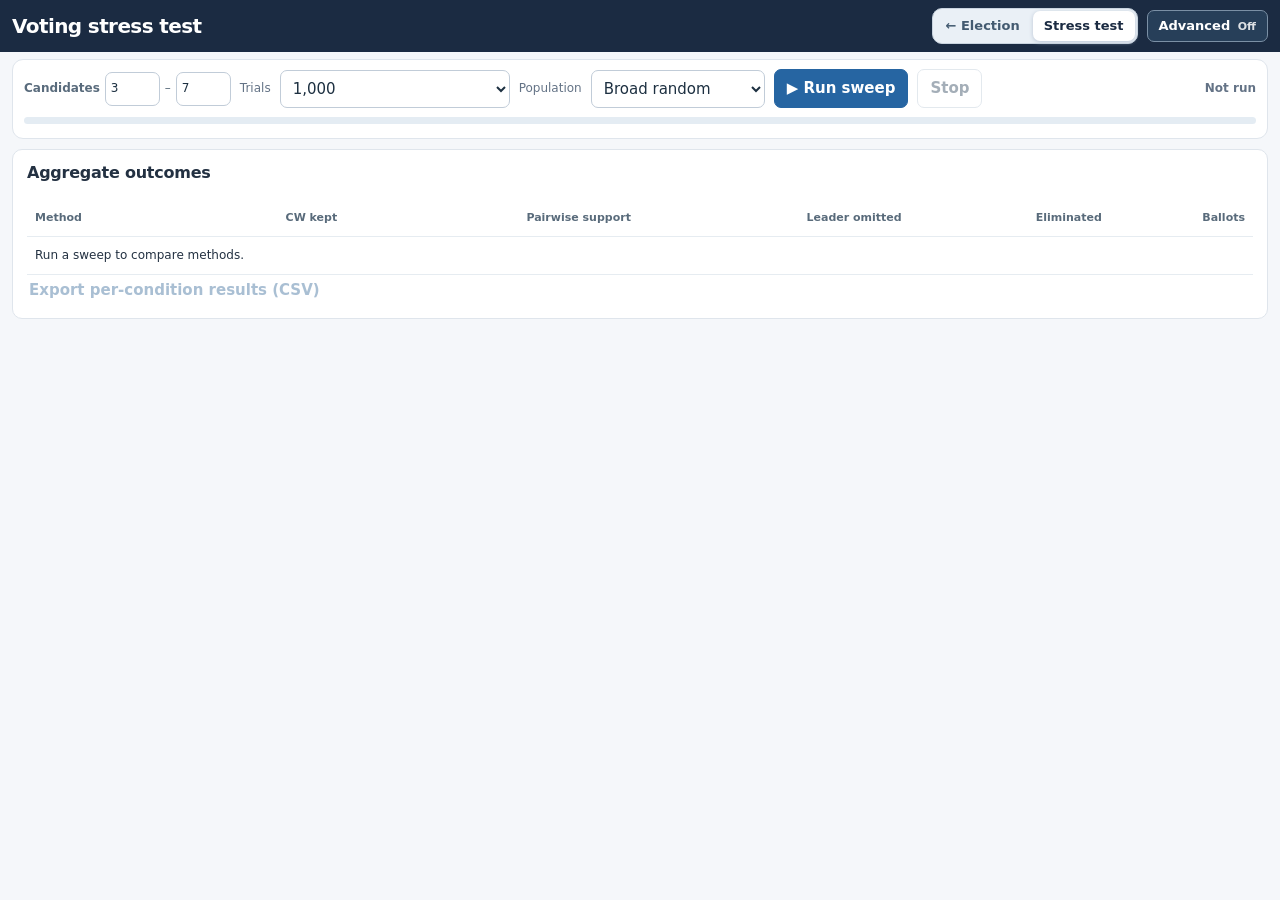
==== commit 55a85327: "Make stress page load newest navigation and visibility styling" ====
--- a/stress.html
+++ b/stress.html
@@ -1,5 +1,5 @@
 <!doctype html><html lang="en"><head><meta charset="utf-8"><meta name="viewport" content="width=device-width,initial-scale=1"><title>Voting Stress Test · Convention Voting Lab</title>
-<link rel="stylesheet" href="voting-app.css"></head>
+<link rel="stylesheet" href="voting-app.css?v=20261107-stresstab3"></head>
 <body class="stress-page"><div id="bootStatus" role="status">Loading simulator… If this stays visible, JavaScript was blocked or the companion file voting-app.js is missing.</div><noscript><p style="padding:16px;font:16px system-ui">JavaScript is required for this simulator.</p></noscript><header><div class="shell"><div class="mast"><h1>Voting stress test</h1><div class="tabs" role="tablist"><a id="tabLive" href="index.html" class="tab">← Election</a><a id="tabBatch" href="stress.html" class="tab active" aria-current="page">Stress test</a></div><button type="button" id="advancedToggle" class="advancedToggle" aria-pressed="false" aria-controls="singleView batchView" title="Show code, detailed findings, charts and research settings">Advanced <span id="advancedToggleMark">Off</span></button></div></div></header>
 <div class="shell">
 <main id="singleView" class="hide" data-mobile-pane="room">
--- a/voting-app.css
+++ b/voting-app.css
@@ -230,3 +230,9 @@
  #batchView .method-table{font-size:11px}
  #batchView .method-table th,#batchView .method-table td{padding:7px 5px}
 }
+
+/* Independent stress-test page and navigation */
+#singleView.hide,#batchView.hide{display:none!important}
+body.stress-page #singleView{display:none!important}
+body.stress-page #batchView{display:block!important}
+.tabs a.tab{display:inline-flex;align-items:center;justify-content:center;text-decoration:none;font-weight:750}
